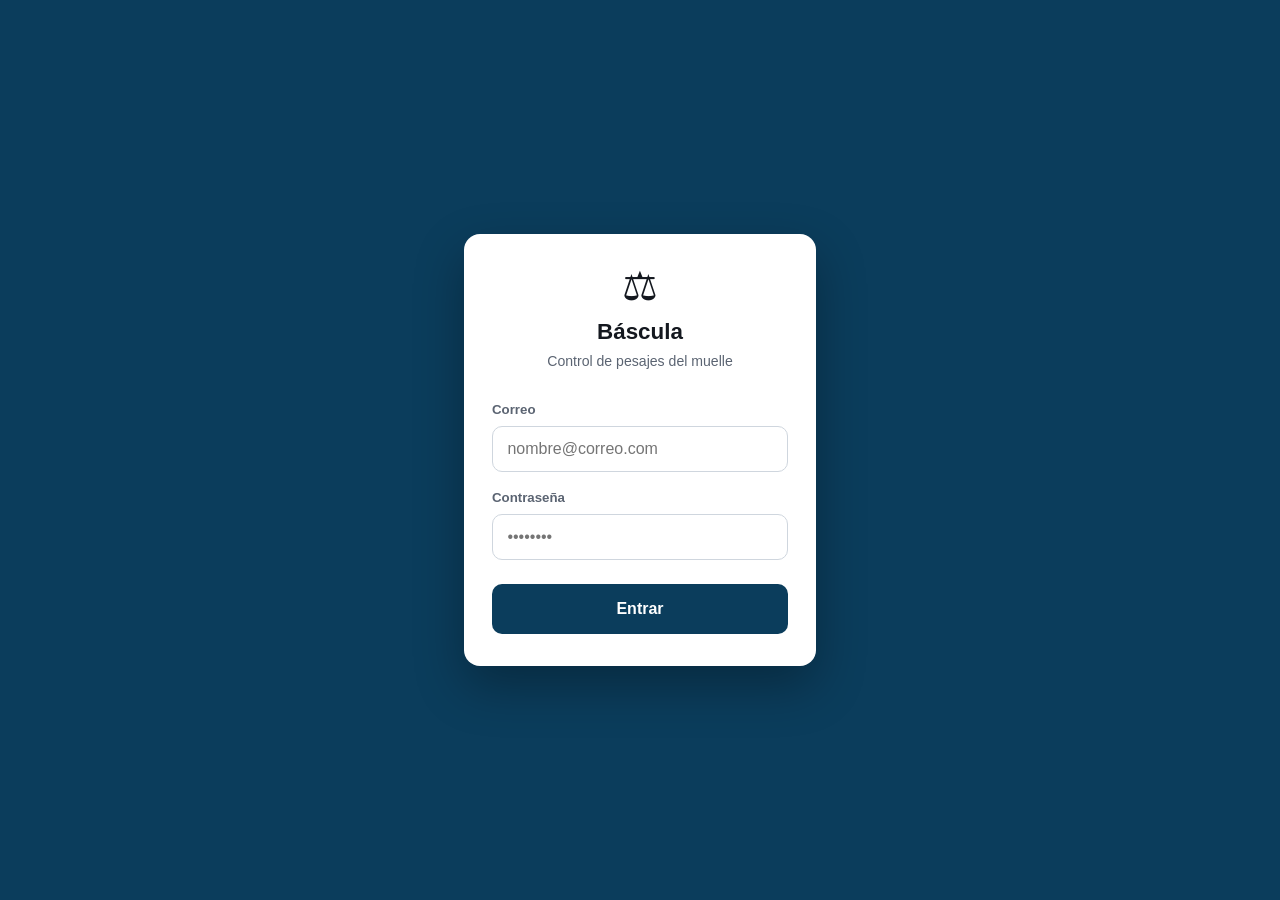
==== index.html @ 437d95bf "Poder descartar el aviso de datos locales El aviso de datos pendientes de subir solo ofrecia subirlo" ====
<!DOCTYPE html>
<html lang="es">
<head>
  <meta charset="UTF-8">
  <meta name="viewport" content="width=device-width, initial-scale=1.0, viewport-fit=cover">
  <meta name="theme-color" content="#0b3d5c">
  <title>Báscula — Control de pesajes</title>

  <!-- Para poder instalarla como aplicación -->
  <link rel="manifest" href="manifest.json">
  <link rel="apple-touch-icon" href="iconos/icono-180.png">
  <link rel="icon" href="iconos/icono.svg" type="image/svg+xml">
  <meta name="apple-mobile-web-app-capable" content="yes">
  <meta name="apple-mobile-web-app-title" content="Báscula">
  <meta name="apple-mobile-web-app-status-bar-style" content="black-translucent">

  <link rel="stylesheet" href="estilos.css">
</head>
<body>

  <header class="cabecera">
    <div class="cabecera__inner">
      <div class="marca">
        <span class="marca__icono" aria-hidden="true">⚖</span>
        <div>
          <h1>Báscula</h1>
          <p class="marca__sub">Control de pesajes · Muelle</p>
        </div>
      </div>
      <div class="cabecera__derecha">
        <div class="estado" id="estado">
          <span class="estado__punto"></span>
          <span id="estadoTexto">Conectando…</span>
        </div>
        <button class="salir" id="botonSalir" hidden title="Cerrar sesión">Salir</button>
      </div>
    </div>
  </header>

  <!-- Pantalla de acceso: sin cuenta no se ve nada -->
  <div class="acceso" id="acceso" hidden>
    <form class="acceso__caja" id="formAcceso" autocomplete="on">
      <span class="acceso__icono" aria-hidden="true">⚖</span>
      <h1 class="acceso__titulo">Báscula</h1>
      <p class="acceso__sub">Control de pesajes del muelle</p>

      <label class="campo">
        <span class="campo__etiqueta">Correo</span>
        <input type="email" id="accesoCorreo" class="campo__control" required
               autocomplete="username" placeholder="nombre@correo.com">
      </label>

      <label class="campo">
        <span class="campo__etiqueta">Contraseña</span>
        <input type="password" id="accesoClave" class="campo__control" required
               autocomplete="current-password" placeholder="••••••••">
      </label>

      <button type="submit" class="boton boton--principal" id="botonEntrar">Entrar</button>
      <p class="acceso__error" id="accesoError" hidden></p>
    </form>
  </div>

  <nav class="pestanas" role="tablist">
    <button class="pestana activa" data-vista="pesar" role="tab">
      <span class="pestana__icono">⇩</span> Pesar
    </button>
    <button class="pestana" data-vista="camiones" role="tab">
      <span class="pestana__icono">🚛</span> Camiones
      <span class="chincheta" id="chinchetaCamiones" hidden>0</span>
    </button>
    <button class="pestana" data-vista="registro" role="tab">
      <span class="pestana__icono">☰</span> Registro
    </button>
    <button class="pestana" data-vista="resumen" role="tab">
      <span class="pestana__icono">Σ</span> Resumen
    </button>
  </nav>

  <main class="contenido">

    <!-- Rescate de lo que quedara apuntado antes de tener nube -->
    <div class="avisoSubir" id="avisoSubir" hidden>
      <div>
        <strong>Hay datos guardados solo en este dispositivo</strong>
        <span id="avisoSubirDetalle"></span>
      </div>
      <div class="avisoSubir__botones">
        <button class="boton boton--secundario boton--pequeno" id="botonSubir">Subirlos a la nube</button>
        <button class="boton boton--fantasma boton--pequeno" id="botonDescartar">No, eran pruebas</button>
      </div>
    </div>

    <!-- ============ PESAR UNA CARGA ============ -->
    <section class="vista activa" id="vista-pesar">
      <div class="tarjeta">
        <h2 class="tarjeta__titulo">Pesar camión cargado</h2>
        <p class="tarjeta__ayuda">Elige el camión, pon el peso con la arena dentro y de qué cliente es. Se puede repetir todas las veces que haga falta.</p>

        <div id="sinCamiones" class="aviso" hidden>
          Todavía no hay camiones dados de alta. Empieza por la pestaña
          <strong>Camiones</strong> y pesa uno vacío para guardar su tara.
        </div>

        <form id="formPesaje" autocomplete="off" hidden>
          <div class="campo">
            <span class="campo__etiqueta">Camión</span>
            <div id="selectorCamiones" class="selector"></div>
          </div>

          <div class="resumenTara" id="resumenCamion" hidden>
            <div>
              <span class="resumenTara__etiqueta">Tara guardada</span>
              <strong id="resumenTaraValor">—</strong>
            </div>
            <div>
              <span class="resumenTara__etiqueta">Viajes de hoy</span>
              <strong id="resumenViajes">—</strong>
            </div>
          </div>

          <label class="campo">
            <span class="campo__etiqueta">Peso cargado (bruto)</span>
            <div class="campo__conUnidad">
              <input type="number" id="pesajeBruto" class="campo__control campo__control--numero"
                     placeholder="0" required min="1" step="1" inputmode="numeric">
              <span class="campo__unidad">kg</span>
            </div>
          </label>

          <label class="campo">
            <span class="campo__etiqueta">Cliente</span>
            <input type="text" id="pesajeCliente" class="campo__control"
                   placeholder="Empresa a la que va la arena" required list="listaClientes">
            <datalist id="listaClientes"></datalist>
          </label>

          <label class="campo">
            <span class="campo__etiqueta">Barco <span class="campo__opcional">(se recuerda entre viajes)</span></span>
            <input type="text" id="pesajeBarco" class="campo__control" placeholder="Nombre del barco" list="listaBarcos">
            <datalist id="listaBarcos"></datalist>
          </label>

          <div class="neto" id="cajaNeto">
            <span class="neto__etiqueta">Arena neta</span>
            <span class="neto__valor" id="netoValor">—</span>
          </div>

          <button type="submit" class="boton boton--principal">Registrar viaje</button>
        </form>
      </div>

      <div class="tarjeta" id="tarjetaUltimos" hidden>
        <h2 class="tarjeta__titulo">Últimos viajes</h2>
        <div id="ultimosViajes" class="lista"></div>
      </div>
    </section>

    <!-- ============ CAMIONES ============ -->
    <section class="vista" id="vista-camiones">
      <div class="tarjeta">
        <h2 class="tarjeta__titulo">Dar de alta un camión</h2>
        <p class="tarjeta__ayuda">Se pesa el camión vacío una sola vez. La tara queda guardada y sirve para todos sus viajes.</p>

        <form id="formCamion" autocomplete="off">
          <label class="campo">
            <span class="campo__etiqueta">Matrícula</span>
            <input type="text" id="camionMatricula" class="campo__control campo__control--placa"
                   placeholder="1234 ABC" required maxlength="12" autocapitalize="characters">
          </label>

          <label class="campo">
            <span class="campo__etiqueta">Peso en vacío (tara)</span>
            <div class="campo__conUnidad">
              <input type="number" id="camionTara" class="campo__control campo__control--numero"
                     placeholder="0" required min="1" step="1" inputmode="numeric">
              <span class="campo__unidad">kg</span>
            </div>
          </label>

          <button type="submit" class="boton boton--principal">Guardar camión</button>
        </form>
      </div>

      <div class="tarjeta">
        <h2 class="tarjeta__titulo">
          Camiones dados de alta
          <span class="contador" id="contadorCamiones">0</span>
        </h2>
        <p class="tarjeta__ayuda">Si un camión se vuelve a tarar, se escribe otra vez su matrícula con el peso nuevo y se actualiza. Los viajes ya registrados no cambian.</p>
        <div id="listaCamiones" class="lista"></div>
      </div>
    </section>

    <!-- ============ REGISTRO ============ -->
    <section class="vista" id="vista-registro">
      <div class="tarjeta">
        <div class="tarjeta__cabecera">
          <h2 class="tarjeta__titulo">Registro de pesajes</h2>
          <div class="tarjeta__botones">
            <button class="boton boton--secundario boton--pequeno" id="botonExportar">Exportar a Excel</button>
            <button class="boton boton--secundario boton--pequeno boton--rojo" id="botonVaciar">Cerrar jornada</button>
          </div>
        </div>

        <div class="filtros">
          <label class="campo campo--enLinea">
            <span class="campo__etiqueta">Cliente</span>
            <select id="filtroCliente" class="campo__control"><option value="">Todos</option></select>
          </label>
          <label class="campo campo--enLinea">
            <span class="campo__etiqueta">Barco</span>
            <select id="filtroBarco" class="campo__control"><option value="">Todos</option></select>
          </label>
          <label class="campo campo--enLinea">
            <span class="campo__etiqueta">Buscar matrícula</span>
            <input type="search" id="filtroMatricula" class="campo__control" placeholder="1234 ABC">
          </label>
        </div>

        <div class="tablaEnvoltorio">
          <table class="tabla" id="tablaRegistro">
            <thead>
              <tr>
                <th>Hora</th>
                <th>Matrícula</th>
                <th>Cliente</th>
                <th>Barco</th>
                <th class="derecha">Tara</th>
                <th class="derecha">Bruto</th>
                <th class="derecha">Neto</th>
                <th></th>
              </tr>
            </thead>
            <tbody id="cuerpoRegistro"></tbody>
            <tfoot>
              <tr>
                <td colspan="6">Total mostrado</td>
                <td class="derecha" id="totalRegistro">—</td>
                <td></td>
              </tr>
            </tfoot>
          </table>
        </div>
        <p class="vacio" id="registroVacio">Todavía no hay viajes registrados.</p>
      </div>
    </section>

    <!-- ============ RESUMEN ============ -->
    <section class="vista" id="vista-resumen">
      <div class="tarjeta">
        <h2 class="tarjeta__titulo">Total por cliente</h2>
        <p class="tarjeta__ayuda">Suma de arena neta descargada, por empresa.</p>
        <div id="resumenClientes" class="resumen"></div>
      </div>

      <div class="tarjeta">
        <h2 class="tarjeta__titulo">Viajes por camión</h2>
        <div id="resumenCamiones" class="resumen"></div>
      </div>

      <div class="tarjeta tarjeta--total">
        <span class="totalGeneral__etiqueta">Total descargado</span>
        <span class="totalGeneral__valor" id="totalGeneral">0 kg</span>
        <span class="totalGeneral__detalle" id="totalGeneralDetalle">0 viajes</span>
      </div>
    </section>

  </main>

  <div class="mensaje" id="mensaje" role="status" aria-live="polite"></div>

  <!-- Confirmación propia: la del navegador viene bloqueada en muchos sitios -->
  <div class="modal" id="modal" hidden>
    <div class="modal__caja" role="alertdialog" aria-modal="true" aria-labelledby="modalTexto">
      <h3 class="modal__titulo" id="modalTitulo">¿Seguro?</h3>
      <p class="modal__texto" id="modalTexto"></p>
      <div class="modal__acciones">
        <button type="button" class="boton boton--secundario" id="modalCancelar">Cancelar</button>
        <button type="button" class="boton boton--peligro" id="modalConfirmar">Borrar</button>
      </div>
    </div>
  </div>

  <script src="lib/supabase.js"></script>
  <script src="config.js"></script>
  <script src="datos.js"></script>
  <script src="app.js"></script>
</body>
</html>
---- estilos.css ----
/* =========================================================
   BÁSCULA — hoja de estilos
   Pensada para usarse en el móvil, a pie de báscula:
   texto grande, botones grandes y mucho contraste.
   ========================================================= */

:root {
  --azul: #0b3d5c;
  --azul-claro: #14618c;
  --ambar: #d97706;
  --verde: #14804a;
  --rojo: #b42318;

  --texto: #14181f;
  --texto-suave: #5b6472;
  --linea: #dfe3e8;
  --fondo: #f2f4f7;
  --panel: #ffffff;

  --radio: 12px;
  --sombra: 0 1px 2px rgba(16, 24, 40, 0.06), 0 4px 14px rgba(16, 24, 40, 0.05);
}

* { box-sizing: border-box; }

/* Lo que está marcado como oculto, se oculta. Sin esto, cualquier regla
   de CSS que dé un "display" al elemento se impone y lo deja visible. */
[hidden] { display: none !important; }

body {
  margin: 0;
  font-family: -apple-system, BlinkMacSystemFont, "Segoe UI", Roboto, Helvetica, Arial, sans-serif;
  background: var(--fondo);
  color: var(--texto);
  line-height: 1.5;
  -webkit-font-smoothing: antialiased;
  padding-bottom: 3rem;
}

h1, h2, h3, p { margin: 0; }
button, input, select { font-family: inherit; font-size: inherit; }

/* =========================================================
   Cabecera
   ========================================================= */

.cabecera {
  background: var(--azul);
  color: #fff;
  padding: env(safe-area-inset-top) 0 0;
}
.cabecera__inner {
  max-width: 1100px;
  margin: 0 auto;
  padding: 0.9rem 1rem;
  display: flex;
  align-items: center;
  justify-content: space-between;
  gap: 1rem;
}
.marca { display: flex; align-items: center; gap: 0.7rem; }
.marca__icono { font-size: 1.6rem; line-height: 1; }
.marca h1 { font-size: 1.15rem; font-weight: 700; letter-spacing: -0.01em; }
.marca__sub { font-size: 0.78rem; color: rgba(255,255,255,0.65); }

.estado {
  display: flex;
  align-items: center;
  gap: 0.45rem;
  padding: 0.35rem 0.7rem;
  border: 1px solid rgba(255,255,255,0.25);
  border-radius: 100px;
  font-size: 0.75rem;
  color: rgba(255,255,255,0.85);
  white-space: nowrap;
}
.estado__punto {
  width: 7px; height: 7px;
  border-radius: 50%;
  background: #4ade80;
  flex: none;
}

.cabecera__derecha { display: flex; align-items: center; gap: 0.5rem; }

.salir {
  padding: 0.35rem 0.8rem;
  border: 1px solid rgba(255,255,255,0.25);
  border-radius: 100px;
  background: none;
  color: rgba(255,255,255,0.8);
  font-size: 0.75rem;
  cursor: pointer;
  transition: background 0.2s, color 0.2s;
}
.salir:hover { background: rgba(255,255,255,0.12); color: #fff; }

/* =========================================================
   Pantalla de acceso
   ========================================================= */

.acceso {
  position: fixed;
  inset: 0;
  z-index: 80;
  display: grid;
  place-items: center;
  padding: 1.5rem;
  background: var(--azul);
  overflow-y: auto;
}

.acceso__caja {
  width: 100%;
  max-width: 22rem;
  padding: 2rem 1.75rem;
  border-radius: 16px;
  background: var(--panel);
  box-shadow: 0 20px 50px rgba(0, 0, 0, 0.3);
  text-align: center;
}
.acceso__icono { font-size: 2.5rem; line-height: 1; }
.acceso__titulo { margin: 0.5rem 0 0.15rem; font-size: 1.4rem; font-weight: 700; }
.acceso__sub { margin-bottom: 1.75rem; font-size: 0.88rem; color: var(--texto-suave); }
.acceso__caja .campo { text-align: left; }
.acceso__caja .boton { width: 100%; margin-top: 0.5rem; }

.acceso__error {
  margin-top: 1rem;
  padding: 0.7rem 0.9rem;
  border-radius: 8px;
  background: #fdf3f2;
  border: 1px solid #f0c2bd;
  color: var(--rojo);
  font-size: 0.87rem;
}

/* =========================================================
   Aviso de datos pendientes de subir
   ========================================================= */

.avisoSubir {
  display: flex;
  align-items: center;
  justify-content: space-between;
  gap: 1rem;
  flex-wrap: wrap;
  margin-bottom: 1rem;
  padding: 0.9rem 1.1rem;
  border-radius: var(--radio);
  background: #fff7ed;
  border: 1px solid #fed7aa;
  color: #7c2d12;
  font-size: 0.9rem;
}
.avisoSubir strong { display: block; }
.avisoSubir__botones { display: flex; gap: 0.4rem; align-items: center; flex-wrap: wrap; }
.avisoSubir .boton--fantasma { color: #7c2d12; }
.avisoSubir .boton--fantasma:hover { text-decoration: underline; }

/* =========================================================
   Pestañas
   ========================================================= */

.pestanas {
  position: sticky;
  top: 0;
  z-index: 20;
  display: flex;
  background: var(--panel);
  border-bottom: 1px solid var(--linea);
  overflow-x: auto;
  scrollbar-width: none;
}
.pestanas::-webkit-scrollbar { display: none; }

.pestana {
  position: relative;
  flex: 1 0 auto;
  min-width: 88px;
  padding: 0.95rem 0.75rem;
  border: none;
  background: none;
  color: var(--texto-suave);
  font-size: 0.9rem;
  font-weight: 600;
  cursor: pointer;
  border-bottom: 3px solid transparent;
  transition: color 0.2s, border-color 0.2s, background 0.2s;
}
.pestana:hover { background: #f7f9fb; }
.pestana.activa { color: var(--azul); border-bottom-color: var(--azul); }

.pestana__icono {
  display: inline-grid;
  place-items: center;
  width: 20px; height: 20px;
  margin-right: 0.35rem;
  border-radius: 50%;
  background: var(--linea);
  color: var(--texto-suave);
  font-size: 0.72rem;
  vertical-align: -0.2em;
}
.pestana.activa .pestana__icono { background: var(--azul); color: #fff; }

.chincheta {
  display: inline-grid;
  place-items: center;
  min-width: 19px; height: 19px;
  margin-left: 0.35rem;
  padding: 0 0.3rem;
  border-radius: 100px;
  background: var(--ambar);
  color: #fff;
  font-size: 0.7rem;
  vertical-align: -0.15em;
}

/* =========================================================
   Estructura
   ========================================================= */

.contenido {
  max-width: 1100px;
  margin: 0 auto;
  padding: 1rem;
}

.vista { display: none; }
.vista.activa { display: grid; gap: 1rem; }

.tarjeta {
  background: var(--panel);
  border: 1px solid var(--linea);
  border-radius: var(--radio);
  box-shadow: var(--sombra);
  padding: 1.15rem;
  /* Sin esto, una tabla ancha estira la tarjeta y se sale de la pantalla:
     dentro de un grid los elementos no se encogen por debajo de su contenido. */
  min-width: 0;
}
.tarjeta__cabecera {
  display: flex;
  align-items: center;
  justify-content: space-between;
  gap: 1rem;
  flex-wrap: wrap;
  margin-bottom: 1rem;
}
.tarjeta__titulo {
  display: flex;
  align-items: center;
  gap: 0.6rem;
  font-size: 1.05rem;
  font-weight: 700;
  letter-spacing: -0.01em;
}
.tarjeta__cabecera .tarjeta__titulo { margin: 0; }
.tarjeta__ayuda {
  margin: 0.35rem 0 1.25rem;
  font-size: 0.88rem;
  color: var(--texto-suave);
}

.contador {
  display: inline-grid;
  place-items: center;
  min-width: 22px; height: 22px;
  padding: 0 0.4rem;
  border-radius: 100px;
  background: var(--fondo);
  border: 1px solid var(--linea);
  font-size: 0.78rem;
  color: var(--texto-suave);
}

/* =========================================================
   Formularios
   ========================================================= */

.campo { display: block; margin-bottom: 1rem; }
.campo__etiqueta {
  display: block;
  margin-bottom: 0.4rem;
  font-size: 0.83rem;
  font-weight: 600;
  color: var(--texto-suave);
}
.campo__opcional { font-weight: 400; color: #98a2b3; }

.campo__control {
  width: 100%;
  padding: 0.8rem 0.9rem;
  border: 1px solid #cfd6de;
  border-radius: 10px;
  background: #fff;
  color: var(--texto);
  font-size: 1rem;
  transition: border-color 0.15s, box-shadow 0.15s;
}
.campo__control:focus {
  outline: none;
  border-color: var(--azul-claro);
  box-shadow: 0 0 0 3px rgba(20, 97, 140, 0.15);
}

.campo__control--placa {
  font-size: 1.35rem;
  font-weight: 700;
  letter-spacing: 0.09em;
  text-transform: uppercase;
}
.campo__control--numero {
  font-size: 1.6rem;
  font-weight: 700;
  font-variant-numeric: tabular-nums;
}

.campo__conUnidad { position: relative; }
.campo__conUnidad .campo__control { padding-right: 3.2rem; }
.campo__unidad {
  position: absolute;
  right: 0.9rem;
  top: 50%;
  translate: 0 -50%;
  font-weight: 600;
  color: var(--texto-suave);
}

.campo--enLinea { margin: 0; }

.filtros {
  display: grid;
  grid-template-columns: repeat(auto-fit, minmax(160px, 1fr));
  gap: 0.75rem;
  margin-bottom: 1.1rem;
}

/* =========================================================
   Botones
   ========================================================= */

.boton {
  display: inline-block;
  width: 100%;
  padding: 0.95rem 1.25rem;
  border: 1px solid transparent;
  border-radius: 10px;
  font-size: 1rem;
  font-weight: 600;
  cursor: pointer;
  transition: background 0.15s, transform 0.1s, opacity 0.15s;
}
.boton:active { transform: scale(0.99); }

.boton--principal { background: var(--azul); color: #fff; }
.boton--principal:hover { background: #0e4d73; }

.boton--secundario {
  width: auto;
  background: #fff;
  border-color: #cfd6de;
  color: var(--texto);
}
.boton--secundario:hover { background: #f7f9fb; }

.boton--pequeno { padding: 0.55rem 0.9rem; font-size: 0.87rem; }

.boton--rojo { color: var(--rojo); border-color: #f0c2bd; }
.boton--rojo:hover { background: #fdf3f2; border-color: var(--rojo); }

.tarjeta__botones { display: flex; gap: 0.5rem; flex-wrap: wrap; }

.boton--fantasma {
  width: auto;
  padding: 0.35rem 0.6rem;
  background: none;
  border: none;
  color: var(--rojo);
  font-size: 0.85rem;
}
.boton--fantasma:hover { text-decoration: underline; }

/* =========================================================
   Lista de pendientes
   ========================================================= */

.lista { display: grid; gap: 0.6rem; }

.pendiente {
  display: flex;
  align-items: center;
  gap: 0.9rem;
  padding: 0.85rem 1rem;
  border: 1px solid var(--linea);
  border-left: 4px solid var(--ambar);
  border-radius: 10px;
  background: #fffdf8;
}
.pendiente__placa {
  font-size: 1.05rem;
  font-weight: 700;
  letter-spacing: 0.06em;
}
.pendiente__datos { font-size: 0.82rem; color: var(--texto-suave); }
.pendiente__acciones { margin-left: auto; display: flex; gap: 0.4rem; }

/* Viajes ya registrados: en verde, para distinguirlos de las fichas */
.pendiente--hecho { border-left-color: var(--verde); background: #f5fbf8; }
.pendiente__peso {
  margin-left: auto;
  font-size: 1.05rem;
  font-weight: 700;
  color: var(--verde);
  font-variant-numeric: tabular-nums;
}

/* Selector de camión en la pantalla de carga */
.selector { display: grid; gap: 0.5rem; }
.selector__opcion {
  display: flex;
  align-items: center;
  gap: 0.75rem;
  width: 100%;
  padding: 0.8rem 1rem;
  border: 1px solid #cfd6de;
  border-radius: 10px;
  background: #fff;
  text-align: left;
  cursor: pointer;
  transition: border-color 0.15s, background 0.15s;
}
.selector__opcion:hover { border-color: var(--azul-claro); }
.selector__opcion.elegida {
  border-color: var(--azul);
  background: #eef6fb;
  box-shadow: 0 0 0 2px rgba(11, 61, 92, 0.12);
}
.selector__placa { font-weight: 700; letter-spacing: 0.06em; }
.selector__meta { margin-left: auto; font-size: 0.82rem; color: var(--texto-suave); }

.resumenTara {
  display: flex;
  gap: 2rem;
  flex-wrap: wrap;
  margin-bottom: 1rem;
  padding: 0.85rem 1rem;
  border-radius: 10px;
  background: var(--fondo);
}
.resumenTara__etiqueta {
  display: block;
  font-size: 0.75rem;
  color: var(--texto-suave);
}
.resumenTara strong { font-size: 1.05rem; font-variant-numeric: tabular-nums; }

/* Caja del peso neto calculado */
.neto {
  display: flex;
  align-items: baseline;
  justify-content: space-between;
  gap: 1rem;
  margin: 1.25rem 0;
  padding: 1.1rem 1.25rem;
  border-radius: 12px;
  background: var(--azul);
  color: #fff;
}
.neto__etiqueta { font-size: 0.85rem; color: rgba(255,255,255,0.75); }
.neto__valor {
  font-size: 2rem;
  font-weight: 700;
  font-variant-numeric: tabular-nums;
  letter-spacing: -0.02em;
}
.neto--error { background: var(--rojo); }

/* =========================================================
   Tabla
   ========================================================= */

.tablaEnvoltorio {
  max-width: 100%;
  overflow-x: auto;
  -webkit-overflow-scrolling: touch;
}

.tabla {
  width: 100%;
  border-collapse: collapse;
  font-size: 0.88rem;
  white-space: nowrap;
}
.tabla th, .tabla td {
  padding: 0.65rem 0.7rem;
  border-bottom: 1px solid var(--linea);
  text-align: left;
}
.tabla th {
  font-size: 0.75rem;
  text-transform: uppercase;
  letter-spacing: 0.05em;
  color: var(--texto-suave);
  background: #fafbfc;
  position: sticky;
  top: 0;
}
.tabla .derecha { text-align: right; font-variant-numeric: tabular-nums; }
.tabla tbody tr:hover { background: #f7f9fb; }
.tabla .placa { font-weight: 700; letter-spacing: 0.05em; }
.tabla .neto-celda { font-weight: 700; color: var(--verde); }
.tabla tfoot td {
  padding-top: 0.9rem;
  font-weight: 700;
  border-bottom: none;
  font-variant-numeric: tabular-nums;
}

.vacio {
  padding: 2rem 1rem;
  text-align: center;
  color: var(--texto-suave);
  font-size: 0.9rem;
}

/* =========================================================
   Resumen
   ========================================================= */

.resumen { display: grid; gap: 0.6rem; }

.clienteFila {
  display: flex;
  align-items: center;
  gap: 1rem;
  padding: 0.9rem 1rem;
  border: 1px solid var(--linea);
  border-radius: 10px;
}
.clienteFila__nombre { font-weight: 600; }
.clienteFila__viajes { font-size: 0.8rem; color: var(--texto-suave); }
.clienteFila__peso {
  margin-left: auto;
  font-size: 1.15rem;
  font-weight: 700;
  font-variant-numeric: tabular-nums;
}
.clienteFila__barra {
  height: 4px;
  margin-top: 0.45rem;
  border-radius: 100px;
  background: var(--azul-claro);
  opacity: 0.35;
}

.tarjeta--total {
  display: grid;
  gap: 0.2rem;
  text-align: center;
  background: var(--azul);
  border-color: var(--azul);
  color: #fff;
  padding: 1.5rem;
}
.totalGeneral__etiqueta { font-size: 0.85rem; color: rgba(255,255,255,0.75); }
.totalGeneral__valor {
  font-size: 2.4rem;
  font-weight: 700;
  font-variant-numeric: tabular-nums;
  letter-spacing: -0.02em;
}
.totalGeneral__detalle { font-size: 0.85rem; color: rgba(255,255,255,0.7); }

/* =========================================================
   Avisos y mensajes
   ========================================================= */

.aviso {
  padding: 0.9rem 1rem;
  border-radius: 10px;
  background: #fff7ed;
  border: 1px solid #fed7aa;
  color: #7c2d12;
  font-size: 0.9rem;
}

.mensaje {
  position: fixed;
  left: 50%;
  bottom: 1.25rem;
  translate: -50% 0;
  z-index: 50;
  max-width: calc(100% - 2rem);
  padding: 0.85rem 1.25rem;
  border-radius: 100px;
  background: var(--texto);
  color: #fff;
  font-size: 0.92rem;
  font-weight: 500;
  box-shadow: 0 8px 24px rgba(16, 24, 40, 0.25);
  opacity: 0;
  pointer-events: none;
  transform: translateY(12px);
  transition: opacity 0.25s, transform 0.25s;
}
.mensaje.visible { opacity: 1; transform: translateY(0); }
.mensaje.error { background: var(--rojo); }
.mensaje.exito { background: var(--verde); }

/* =========================================================
   Ventana de confirmación
   ========================================================= */

.modal {
  position: fixed;
  inset: 0;
  z-index: 60;
  display: grid;
  place-items: center;
  padding: 1.25rem;
  background: rgba(16, 24, 40, 0.55);
  animation: aparecerFondo 0.18s ease;
}
.modal[hidden] { display: none; }

.modal__caja {
  width: 100%;
  max-width: 26rem;
  padding: 1.5rem;
  border-radius: 14px;
  background: var(--panel);
  box-shadow: 0 20px 50px rgba(16, 24, 40, 0.3);
  animation: aparecerCaja 0.22s cubic-bezier(0.22, 1, 0.36, 1);
}
.modal__titulo { margin-bottom: 0.5rem; font-size: 1.1rem; font-weight: 700; }
.modal__texto { margin-bottom: 1.5rem; color: var(--texto-suave); }

.modal__acciones {
  display: flex;
  gap: 0.6rem;
  justify-content: flex-end;
  flex-wrap: wrap;
}
.modal__acciones .boton { width: auto; min-width: 120px; }

.boton--peligro { background: var(--rojo); color: #fff; }
.boton--peligro:hover { background: #9a1c13; }

@keyframes aparecerFondo { from { opacity: 0; } to { opacity: 1; } }
@keyframes aparecerCaja {
  from { opacity: 0; transform: translateY(14px) scale(0.97); }
  to   { opacity: 1; transform: translateY(0) scale(1); }
}

/* =========================================================
   Pantallas grandes
   ========================================================= */

/* En móviles estrechos, que las cuatro pestañas quepan sin deslizar */
@media (max-width: 520px) {
  .pestana {
    min-width: 0;
    padding: 0.85rem 0.35rem;
    font-size: 0.82rem;
  }
  .pestana__icono { display: none; }
  .chincheta { margin-left: 0.25rem; }
  .marca__sub { display: none; }
  .estado { font-size: 0.7rem; padding: 0.3rem 0.55rem; }
}

@media (min-width: 800px) {
  .contenido { padding: 1.5rem 1rem 3rem; }
  .vista.activa { gap: 1.25rem; }
  .tarjeta { padding: 1.5rem; }
  .boton--principal { width: auto; min-width: 220px; }
  #vista-tara.activa { grid-template-columns: 1fr 1fr; align-items: start; }
}
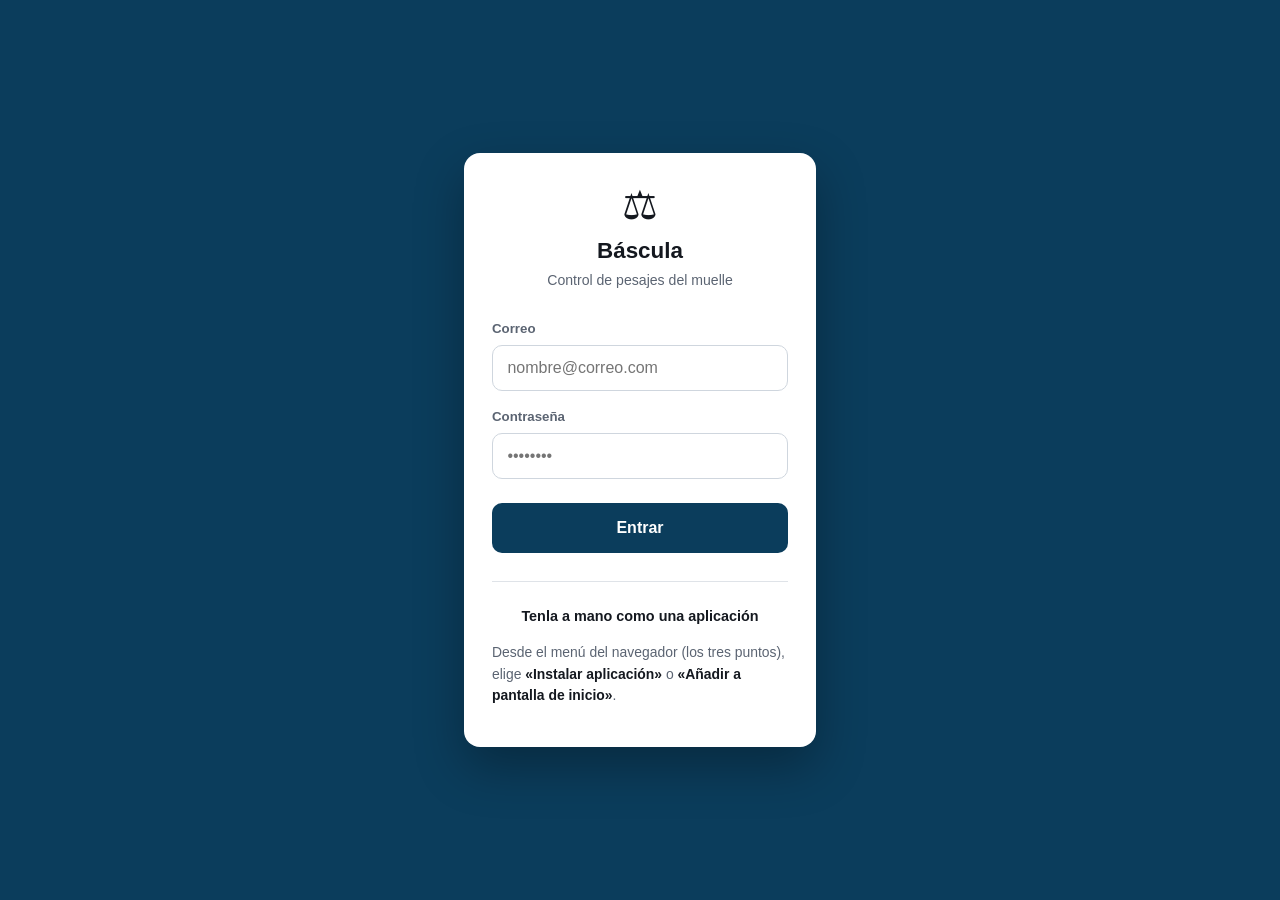
==== commit b041d43c: "Boton de instalar dentro de la propia aplicacion El problema no era el formato sino que la gente no " ====
--- a/index.html
+++ b/index.html
@@ -58,6 +58,30 @@
 
       <button type="submit" class="boton boton--principal" id="botonEntrar">Entrar</button>
       <p class="acceso__error" id="accesoError" hidden></p>
+
+      <!-- Instalación: un toque donde se pueda, instrucciones donde no -->
+      <div class="instalar" id="instalar" hidden>
+        <p class="instalar__titulo">Tenla a mano como una aplicación</p>
+
+        <button type="button" class="boton boton--secundario" id="botonInstalar" hidden>
+          Instalar en este dispositivo
+        </button>
+
+        <div class="instalar__pasos" id="instalarIOS" hidden>
+          <p>En el iPhone, con <strong>Safari</strong>:</p>
+          <ol>
+            <li>Pulsa <strong>compartir</strong> <span class="instalar__icono">⬆️</span> abajo en el centro</li>
+            <li>Baja y elige <strong>«Añadir a pantalla de inicio»</strong></li>
+            <li>Pulsa <strong>Añadir</strong></li>
+          </ol>
+        </div>
+
+        <div class="instalar__pasos" id="instalarOtros" hidden>
+          <p>Desde el menú del navegador (los tres puntos), elige
+             <strong>«Instalar aplicación»</strong> o
+             <strong>«Añadir a pantalla de inicio»</strong>.</p>
+        </div>
+      </div>
     </form>
   </div>
 
@@ -75,7 +99,23 @@
     <button class="pestana" data-vista="resumen" role="tab">
       <span class="pestana__icono">Σ</span> Resumen
     </button>
+    <button class="pestana" data-vista="usuarios" role="tab" id="pestanaUsuarios" hidden>
+      <span class="pestana__icono">★</span> Usuarios
+    </button>
   </nav>
+
+  <!-- Cuenta apagada por el jefe -->
+  <div class="acceso" id="desactivado" hidden>
+    <div class="acceso__caja">
+      <span class="acceso__icono" aria-hidden="true">🔒</span>
+      <h1 class="acceso__titulo">Acceso desactivado</h1>
+      <p class="acceso__sub">
+        Este usuario no está activo hoy. Habla con el encargado para que
+        lo active, o entra con otro que sí lo esté.
+      </p>
+      <button type="button" class="boton boton--principal" id="botonSalirDesactivado">Salir</button>
+    </div>
+  </div>
 
   <main class="contenido">
 
@@ -87,7 +127,7 @@
       </div>
       <div class="avisoSubir__botones">
         <button class="boton boton--secundario boton--pequeno" id="botonSubir">Subirlos a la nube</button>
-        <button class="boton boton--fantasma boton--pequeno" id="botonDescartar">No, eran pruebas</button>
+        <button class="boton boton--fantasma boton--pequeno" id="botonDescartar">No, gracias</button>
       </div>
     </div>
 
@@ -130,10 +170,15 @@
 
           <label class="campo">
             <span class="campo__etiqueta">Cliente</span>
-            <input type="text" id="pesajeCliente" class="campo__control"
-                   placeholder="Empresa a la que va la arena" required list="listaClientes">
-            <datalist id="listaClientes"></datalist>
-          </label>
+            <select id="pesajeCliente" class="campo__control" required>
+              <option value="">Elige la empresa…</option>
+            </select>
+          </label>
+
+          <div class="aviso" id="sinEmpresas" hidden>
+            El encargado todavía no ha registrado las empresas de este barco.
+            Hasta que lo haga no se pueden apuntar viajes.
+          </div>
 
           <label class="campo">
             <span class="campo__etiqueta">Barco <span class="campo__opcional">(se recuerda entre viajes)</span></span>
@@ -178,6 +223,13 @@
             </div>
           </label>
 
+          <label class="campo">
+            <span class="campo__etiqueta">Empresa del camión <span class="campo__opcional">(se pondrá sola al pesarlo)</span></span>
+            <select id="camionEmpresa" class="campo__control">
+              <option value="">Sin empresa fija</option>
+            </select>
+          </label>
+
           <button type="submit" class="boton boton--principal">Guardar camión</button>
         </form>
       </div>
@@ -199,9 +251,16 @@
           <h2 class="tarjeta__titulo">Registro de pesajes</h2>
           <div class="tarjeta__botones">
             <button class="boton boton--secundario boton--pequeno" id="botonExportar">Exportar a Excel</button>
-            <button class="boton boton--secundario boton--pequeno boton--rojo" id="botonVaciar">Cerrar jornada</button>
-          </div>
-        </div>
+            <button class="boton boton--secundario boton--pequeno boton--rojo" id="botonVaciar" hidden>Cerrar jornada</button>
+          </div>
+        </div>
+
+        <label class="campo campo--jornada">
+          <span class="campo__etiqueta">Jornada</span>
+          <select id="selectorJornada" class="campo__control">
+            <option value="">Hoy · jornada abierta</option>
+          </select>
+        </label>
 
         <div class="filtros">
           <label class="campo campo--enLinea">
@@ -243,26 +302,72 @@
           </table>
         </div>
         <p class="vacio" id="registroVacio">Todavía no hay viajes registrados.</p>
+
+        <div id="resumenJornada" hidden>
+          <h3 class="subtitulo">Lo que se llevó cada empresa</h3>
+          <div id="resumenJornadaLista" class="resumen"></div>
+        </div>
       </div>
     </section>
 
     <!-- ============ RESUMEN ============ -->
     <section class="vista" id="vista-resumen">
-      <div class="tarjeta">
-        <h2 class="tarjeta__titulo">Total por cliente</h2>
-        <p class="tarjeta__ayuda">Suma de arena neta descargada, por empresa.</p>
-        <div id="resumenClientes" class="resumen"></div>
-      </div>
-
-      <div class="tarjeta">
-        <h2 class="tarjeta__titulo">Viajes por camión</h2>
-        <div id="resumenCamiones" class="resumen"></div>
-      </div>
-
+
+      <!-- Arriba del todo: es lo que se mira cada dos por tres -->
       <div class="tarjeta tarjeta--total">
         <span class="totalGeneral__etiqueta">Total descargado</span>
         <span class="totalGeneral__valor" id="totalGeneral">0 kg</span>
         <span class="totalGeneral__detalle" id="totalGeneralDetalle">0 viajes</span>
+      </div>
+
+      <div class="tarjeta">
+        <h2 class="tarjeta__titulo">Empresas del barco de hoy</h2>
+        <p class="tarjeta__ayuda" id="ayudaEmpresas">
+          Estas son las únicas empresas que se pueden elegir al pesar, para que
+          nadie escriba una a mano y salgan duplicadas por una letra.
+        </p>
+
+        <form id="formCupo" class="formLinea" autocomplete="off" hidden>
+          <label class="campo">
+            <span class="campo__etiqueta">Empresa</span>
+            <input type="text" id="cupoCliente" class="campo__control" placeholder="Nombre de la empresa" required>
+          </label>
+          <label class="campo">
+            <span class="campo__etiqueta">Tiene que llevarse <span class="campo__opcional">(si se sabe)</span></span>
+            <div class="campo__conUnidad">
+              <input type="number" id="cupoKilos" class="campo__control campo__control--numero"
+                     placeholder="0" min="1" step="1" inputmode="numeric">
+              <span class="campo__unidad">kg</span>
+            </div>
+          </label>
+          <button type="submit" class="boton boton--principal">Guardar</button>
+        </form>
+
+        <div id="listaCupos" class="resumen"></div>
+      </div>
+
+      <div class="tarjeta">
+        <h2 class="tarjeta__titulo">Total por cliente</h2>
+        <p class="tarjeta__ayuda">Suma de arena neta descargada, por empresa.</p>
+        <div id="resumenClientes" class="resumen"></div>
+      </div>
+
+      <div class="tarjeta">
+        <h2 class="tarjeta__titulo">Viajes por camión</h2>
+        <div id="resumenCamiones" class="resumen"></div>
+      </div>
+    </section>
+
+    <!-- ============ USUARIOS (solo el jefe) ============ -->
+    <section class="vista" id="vista-usuarios">
+      <div class="tarjeta">
+        <h2 class="tarjeta__titulo">Quién puede trabajar hoy</h2>
+        <p class="tarjeta__ayuda">
+          Enciende solo a los que estén de turno. El que esté apagado no puede ver
+          ni apuntar nada, aunque sepa su contraseña. Ponles el nombre de la persona
+          a la que le has dado cada usuario, para saber después quién apuntó qué.
+        </p>
+        <div id="listaUsuarios" class="lista"></div>
       </div>
     </section>
 
@@ -282,6 +387,50 @@
     </div>
   </div>
 
+  <!-- Corregir un viaje: solo el encargado -->
+  <div class="modal" id="modalEditar" hidden>
+    <div class="modal__caja modal__caja--ancha" role="dialog" aria-modal="true">
+      <h3 class="modal__titulo">Corregir viaje</h3>
+      <p class="modal__texto" id="editarOriginal"></p>
+
+      <form id="formEditar" autocomplete="off">
+        <label class="campo">
+          <span class="campo__etiqueta">Camión</span>
+          <select id="editarCamion" class="campo__control"></select>
+        </label>
+
+        <label class="campo">
+          <span class="campo__etiqueta">Peso cargado (bruto)</span>
+          <div class="campo__conUnidad">
+            <input type="number" id="editarBruto" class="campo__control campo__control--numero"
+                   required min="1" step="1" inputmode="numeric">
+            <span class="campo__unidad">kg</span>
+          </div>
+        </label>
+
+        <label class="campo">
+          <span class="campo__etiqueta">Cliente</span>
+          <select id="editarCliente" class="campo__control" required></select>
+        </label>
+
+        <label class="campo">
+          <span class="campo__etiqueta">Barco</span>
+          <input type="text" id="editarBarco" class="campo__control" placeholder="Nombre del barco">
+        </label>
+
+        <div class="neto" id="editarCajaNeto">
+          <span class="neto__etiqueta">Arena neta</span>
+          <span class="neto__valor" id="editarNeto">—</span>
+        </div>
+
+        <div class="modal__acciones">
+          <button type="button" class="boton boton--secundario" id="editarCancelar">Cancelar</button>
+          <button type="submit" class="boton boton--principal">Guardar cambios</button>
+        </div>
+      </form>
+    </div>
+  </div>
+
   <script src="lib/supabase.js"></script>
   <script src="config.js"></script>
   <script src="datos.js"></script>
--- a/estilos.css
+++ b/estilos.css
@@ -134,6 +134,35 @@
   color: var(--rojo);
   font-size: 0.87rem;
 }
+
+/* =========================================================
+   Invitación a instalar, en la pantalla de acceso
+   ========================================================= */
+
+.instalar {
+  margin-top: 1.75rem;
+  padding-top: 1.5rem;
+  border-top: 1px solid var(--linea);
+  text-align: left;
+}
+.instalar__titulo {
+  margin: 0 0 0.9rem;
+  font-size: 0.9rem;
+  font-weight: 700;
+  text-align: center;
+}
+.instalar .boton { width: 100%; }
+
+.instalar__pasos {
+  font-size: 0.87rem;
+  color: var(--texto-suave);
+  line-height: 1.55;
+}
+.instalar__pasos p { margin: 0 0 0.5rem; }
+.instalar__pasos ol { margin: 0; padding-left: 1.2rem; }
+.instalar__pasos li { margin-bottom: 0.3rem; }
+.instalar__pasos strong { color: var(--texto); }
+.instalar__icono { font-size: 1rem; }
 
 /* =========================================================
    Aviso de datos pendientes de subir
@@ -330,6 +359,22 @@
 
 .campo--enLinea { margin: 0; }
 
+/* Selector de jornada: destacado, porque cambia todo lo de debajo */
+.campo--jornada { margin-bottom: 1.1rem; }
+.campo--jornada .campo__control {
+  font-weight: 600;
+  border-color: var(--azul-claro);
+  background: #f4f9fc;
+}
+
+.subtitulo {
+  margin: 1.75rem 0 0.9rem;
+  padding-top: 1.25rem;
+  border-top: 1px solid var(--linea);
+  font-size: 0.95rem;
+  font-weight: 700;
+}
+
 .filtros {
   display: grid;
   grid-template-columns: repeat(auto-fit, minmax(160px, 1fr));
@@ -367,7 +412,11 @@
 
 .boton--pequeno { padding: 0.55rem 0.9rem; font-size: 0.87rem; }
 
+.boton--azul { color: var(--azul-claro); }
 .boton--rojo { color: var(--rojo); border-color: #f0c2bd; }
+
+/* Botones de la columna de acciones del registro */
+.tabla .acciones { display: flex; gap: 0.15rem; white-space: nowrap; }
 .boton--rojo:hover { background: #fdf3f2; border-color: var(--rojo); }
 
 .tarjeta__botones { display: flex; gap: 0.5rem; flex-wrap: wrap; }
@@ -574,6 +623,145 @@
 .totalGeneral__detalle { font-size: 0.85rem; color: rgba(255,255,255,0.7); }
 
 /* =========================================================
+   Cupos: lo que se lleva cada empresa
+   ========================================================= */
+
+.formLinea {
+  display: grid;
+  grid-template-columns: 1fr auto auto;
+  gap: 0.75rem;
+  align-items: end;
+  margin-bottom: 1.5rem;
+}
+.formLinea .campo { margin: 0; }
+.formLinea .boton { width: auto; padding: 0.8rem 1.4rem; }
+
+@media (max-width: 620px) {
+  .formLinea { grid-template-columns: 1fr; }
+  .formLinea .boton { width: 100%; }
+}
+
+.cupo {
+  padding: 0.95rem 1.1rem;
+  border: 1px solid var(--linea);
+  border-radius: 10px;
+}
+.cupo--completo { border-color: #b7e4c7; background: #f5fbf8; }
+
+.cupo__cabecera {
+  display: flex;
+  align-items: center;
+  justify-content: space-between;
+  gap: 0.75rem;
+  margin-bottom: 0.7rem;
+}
+.cupo__nombre { font-weight: 700; }
+.cupo__acciones { display: flex; gap: 0.1rem; flex: none; }
+
+.cupo__barra {
+  height: 8px;
+  border-radius: 100px;
+  background: var(--linea);
+  overflow: hidden;
+}
+.cupo__barra i {
+  display: block;
+  height: 100%;
+  border-radius: 100px;
+  background: var(--azul-claro);
+  transition: width 0.5s cubic-bezier(0.22, 1, 0.36, 1);
+}
+.cupo--completo .cupo__barra i { background: var(--verde); }
+
+.cupo__cifras {
+  display: flex;
+  flex-wrap: wrap;
+  gap: 0.35rem 1.25rem;
+  margin-top: 0.7rem;
+  font-size: 0.85rem;
+  color: var(--texto-suave);
+}
+.cupo__cifras b { color: var(--texto); font-variant-numeric: tabular-nums; }
+.cupo__total { margin-left: auto; }
+.cupo__pasado { color: var(--ambar); }
+
+/* =========================================================
+   Usuarios
+   ========================================================= */
+
+.usuario {
+  display: flex;
+  align-items: center;
+  gap: 1rem;
+  padding: 0.85rem 1rem;
+  border: 1px solid var(--linea);
+  border-left: 4px solid var(--linea);
+  border-radius: 10px;
+  background: #fbfcfd;
+}
+.usuario--activo { border-left-color: var(--verde); background: #fff; }
+
+.usuario__datos { flex: 1; min-width: 0; }
+.usuario__correo {
+  font-size: 0.82rem;
+  color: var(--texto-suave);
+  margin-bottom: 0.3rem;
+  overflow: hidden;
+  text-overflow: ellipsis;
+}
+.usuario__nombre {
+  width: 100%;
+  padding: 0.4rem 0.6rem;
+  border: 1px solid var(--linea);
+  border-radius: 8px;
+  font-size: 0.95rem;
+  font-weight: 600;
+}
+.usuario__nombre:focus {
+  outline: none;
+  border-color: var(--azul-claro);
+  box-shadow: 0 0 0 3px rgba(20, 97, 140, 0.15);
+}
+
+.etiquetaJefe {
+  padding: 0.3rem 0.7rem;
+  border-radius: 100px;
+  background: var(--azul);
+  color: #fff;
+  font-size: 0.72rem;
+  font-weight: 600;
+  white-space: nowrap;
+}
+
+.interruptor {
+  position: relative;
+  width: 52px;
+  height: 30px;
+  flex: none;
+  padding: 0;
+  border: none;
+  border-radius: 100px;
+  background: #cfd6de;
+  cursor: pointer;
+  transition: background 0.25s;
+}
+.interruptor.encendido { background: var(--verde); }
+.interruptor:disabled { opacity: 0.5; cursor: wait; }
+
+.interruptor__bola {
+  position: absolute;
+  top: 3px;
+  left: 3px;
+  width: 24px;
+  height: 24px;
+  border-radius: 50%;
+  background: #fff;
+  box-shadow: 0 1px 3px rgba(0,0,0,0.2);
+  transition: transform 0.25s cubic-bezier(0.22, 1, 0.36, 1);
+}
+.interruptor.encendido .interruptor__bola { transform: translateX(22px); }
+
+/* =========================================================
    Avisos y mensajes
    ========================================================= */
 
@@ -636,6 +824,20 @@
 }
 .modal__titulo { margin-bottom: 0.5rem; font-size: 1.1rem; font-weight: 700; }
 .modal__texto { margin-bottom: 1.5rem; color: var(--texto-suave); }
+
+.modal__caja--ancha {
+  max-width: 30rem;
+  max-height: 88vh;
+  overflow-y: auto;
+  text-align: left;
+}
+.modal__caja--ancha .modal__texto {
+  padding: 0.7rem 0.9rem;
+  border-radius: 8px;
+  background: var(--fondo);
+  font-size: 0.85rem;
+}
+.modal__caja--ancha .neto { margin: 1rem 0 1.5rem; }
 
 .modal__acciones {
   display: flex;
